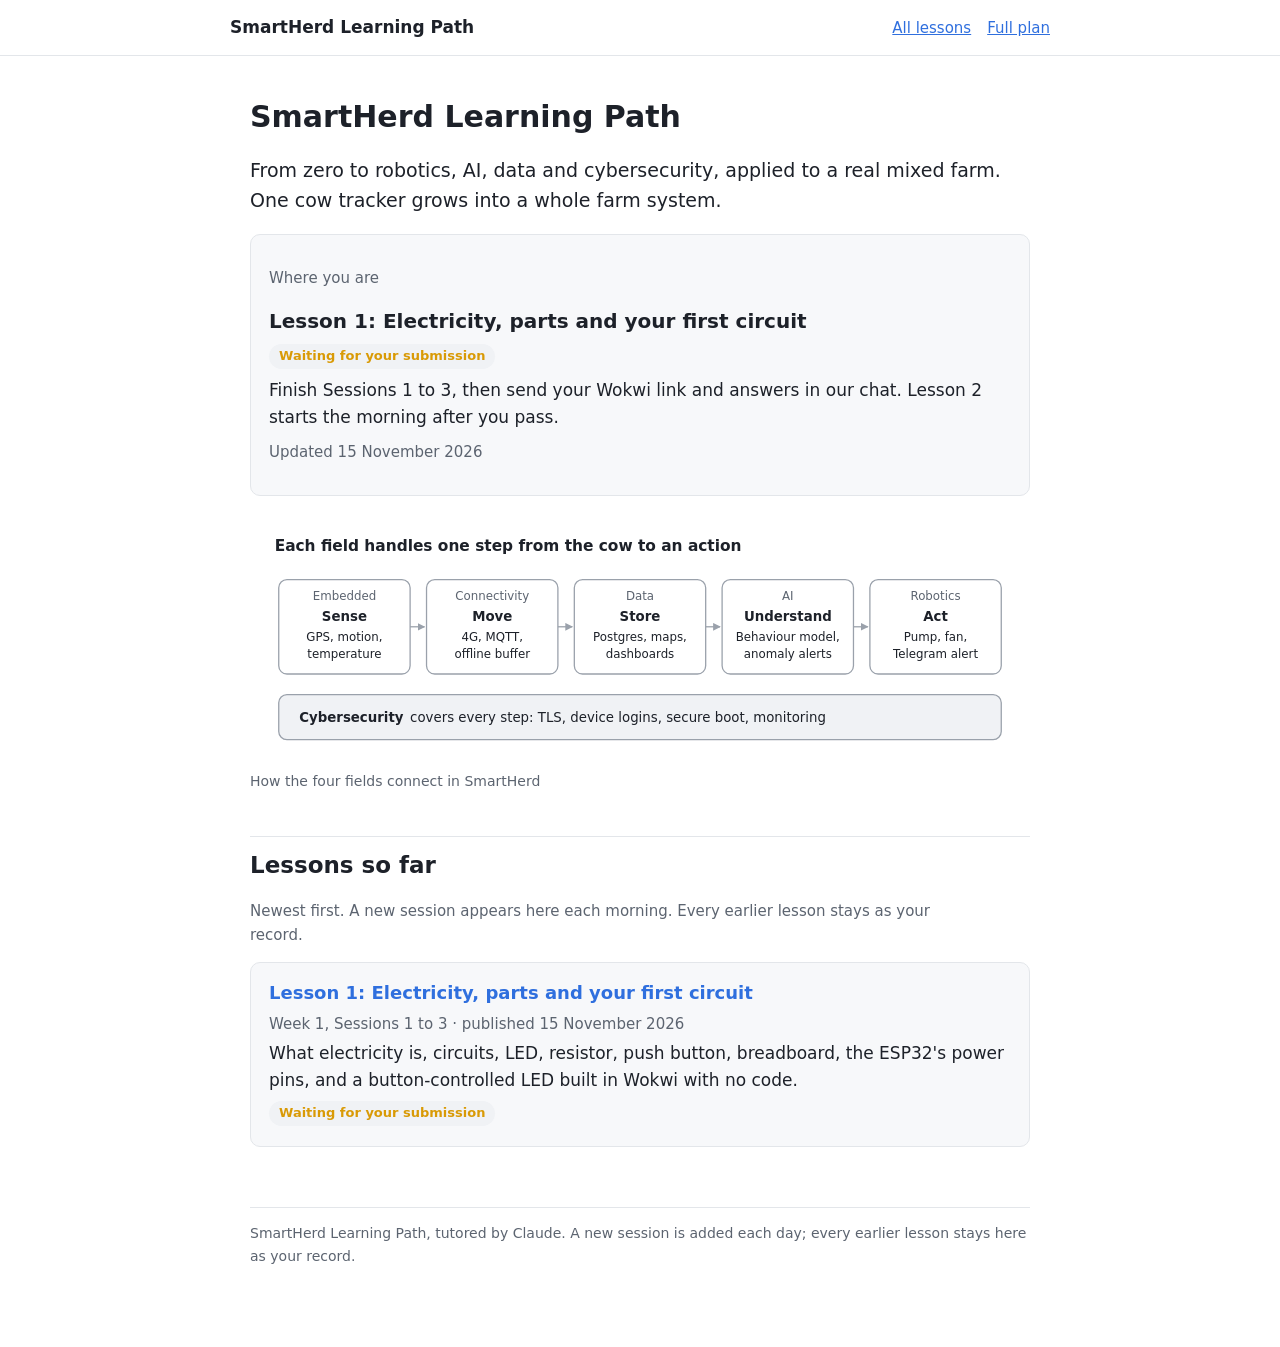
==== index.html @ 09792a9e "Add SmartHerd lessons site with Lesson 1 Home page with progress and the lesson record, Lesson 1 pag" ====
<!DOCTYPE html>
<html lang="en">
<head>
<meta charset="utf-8">
<meta name="viewport" content="width=device-width, initial-scale=1">
<title>SmartHerd Learning Path</title>
<link rel="stylesheet" href="assets/style.css">
</head>
<body>
<header class="site"><div class="inner">
<a class="brand" href="index.html">SmartHerd Learning Path</a>
<nav><a href="index.html">All lessons</a><a href="https://claude.ai/artifact/B8A8WRH6DSd8m3Wu7zAoVH">Full plan</a></nav>
</div></header>
<main class="wrap">

<h1>SmartHerd Learning Path</h1>
<p class="lead">From zero to robotics, AI, data and cybersecurity, applied to a real mixed farm. One cow tracker grows into a whole farm system.</p>
<div class="card" id="now"><p class="meta">Loading progress&hellip;</p></div>
<figure><svg viewBox="0 0 760 240" role="img" aria-label="Each field handles one step from the cow to an action" font-family="system-ui, -apple-system, Segoe UI, Roboto, Arial, sans-serif"><text x="24" y="32" text-anchor="start" font-size="15" font-weight="600" style="fill:var(--ink)">Each field handles one step from the cow to an action</text><defs><marker id="arr" viewBox="0 0 10 10" refX="9" refY="5" markerWidth="6" markerHeight="6" orient="auto-start-reverse"><path d="M0 0L10 5L0 10z" style="fill:var(--edge)"/></marker></defs><path d="M156 106H170" style="stroke:var(--edge)" stroke-width="1.25" marker-end="url(#arr)"/><path d="M300 106H314" style="stroke:var(--edge)" stroke-width="1.25" marker-end="url(#arr)"/><path d="M444 106H458" style="stroke:var(--edge)" stroke-width="1.25" marker-end="url(#arr)"/><path d="M588 106H602" style="stroke:var(--edge)" stroke-width="1.25" marker-end="url(#arr)"/><rect x="28" y="60" width="128" height="92" rx="8" fill="none" style="stroke:var(--edge)" stroke-width="1.25"/><text x="92" y="80" text-anchor="middle" font-size="11.5" font-weight="400" style="fill:var(--quiet)">Embedded</text><text x="92" y="100" text-anchor="middle" font-size="13" font-weight="600" style="fill:var(--ink)">Sense</text><text x="92" y="120" text-anchor="middle" font-size="11.5" font-weight="400" style="fill:var(--ink)">GPS, motion,</text><text x="92" y="136" text-anchor="middle" font-size="11.5" font-weight="400" style="fill:var(--ink)">temperature</text><rect x="172" y="60" width="128" height="92" rx="8" fill="none" style="stroke:var(--edge)" stroke-width="1.25"/><text x="236" y="80" text-anchor="middle" font-size="11.5" font-weight="400" style="fill:var(--quiet)">Connectivity</text><text x="236" y="100" text-anchor="middle" font-size="13" font-weight="600" style="fill:var(--ink)">Move</text><text x="236" y="120" text-anchor="middle" font-size="11.5" font-weight="400" style="fill:var(--ink)">4G, MQTT,</text><text x="236" y="136" text-anchor="middle" font-size="11.5" font-weight="400" style="fill:var(--ink)">offline buffer</text><rect x="316" y="60" width="128" height="92" rx="8" fill="none" style="stroke:var(--edge)" stroke-width="1.25"/><text x="380" y="80" text-anchor="middle" font-size="11.5" font-weight="400" style="fill:var(--quiet)">Data</text><text x="380" y="100" text-anchor="middle" font-size="13" font-weight="600" style="fill:var(--ink)">Store</text><text x="380" y="120" text-anchor="middle" font-size="11.5" font-weight="400" style="fill:var(--ink)">Postgres, maps,</text><text x="380" y="136" text-anchor="middle" font-size="11.5" font-weight="400" style="fill:var(--ink)">dashboards</text><rect x="460" y="60" width="128" height="92" rx="8" fill="none" style="stroke:var(--edge)" stroke-width="1.25"/><text x="524" y="80" text-anchor="middle" font-size="11.5" font-weight="400" style="fill:var(--quiet)">AI</text><text x="524" y="100" text-anchor="middle" font-size="13" font-weight="600" style="fill:var(--ink)">Understand</text><text x="524" y="120" text-anchor="middle" font-size="11.5" font-weight="400" style="fill:var(--ink)">Behaviour model,</text><text x="524" y="136" text-anchor="middle" font-size="11.5" font-weight="400" style="fill:var(--ink)">anomaly alerts</text><rect x="604" y="60" width="128" height="92" rx="8" fill="none" style="stroke:var(--edge)" stroke-width="1.25"/><text x="668" y="80" text-anchor="middle" font-size="11.5" font-weight="400" style="fill:var(--quiet)">Robotics</text><text x="668" y="100" text-anchor="middle" font-size="13" font-weight="600" style="fill:var(--ink)">Act</text><text x="668" y="120" text-anchor="middle" font-size="11.5" font-weight="400" style="fill:var(--ink)">Pump, fan,</text><text x="668" y="136" text-anchor="middle" font-size="11.5" font-weight="400" style="fill:var(--ink)">Telegram alert</text><rect x="28" y="172" width="704" height="44" rx="8" style="fill:var(--tint);stroke:var(--edge)" stroke-width="1.25"/><text x="48" y="199" text-anchor="start" font-size="13" font-weight="600" style="fill:var(--ink)">Cybersecurity</text><text x="156" y="199" text-anchor="start" font-size="13" font-weight="400" style="fill:var(--ink)">covers every step: TLS, device logins, secure boot, monitoring</text></svg><figcaption>How the four fields connect in SmartHerd</figcaption></figure>
<h2>Lessons so far</h2>
<p class="meta">Newest first. A new session appears here each morning. Every earlier lesson stays as your record.</p>
<div class="lesson-list" id="lessons"><noscript>Turn on JavaScript to see the lesson list.</noscript></div>
<script>
fetch('data/lessons.json', {cache: 'no-store'}).then(r => r.json()).then(d => {
  const cls = s => /pass/i.test(s) ? 'passed' : (/wait|submit|review/i.test(s) ? 'waiting' : 'new');
  const esc = s => String(s).replace(/[&<>"]/g, c => ({'&':'&amp;','<':'&lt;','>':'&gt;','"':'&quot;'}[c]));
  const now = document.getElementById('now');
  now.innerHTML = '<p class="meta">Where you are</p><p style="font-size:20px;margin:4px 0"><strong>' + esc(d.current.title) + '</strong></p>' +
    '<p style="margin:4px 0"><span class="status ' + cls(d.current.status) + '">' + esc(d.current.status) + '</span></p>' +
    '<p style="margin:8px 0 0">' + esc(d.current.next) + '</p>' +
    '<p class="meta" style="margin-top:8px">Updated ' + esc(d.updated) + '</p>';
  const list = document.getElementById('lessons');
  list.innerHTML = d.entries.slice().reverse().map(e =>
    '<div class="card"><a class="title" href="' + esc(e.file) + '">' + esc(e.title) + '</a>' +
    '<p class="meta">' + esc(e.label) + ' &middot; published ' + esc(e.published) + '</p>' +
    '<p>' + esc(e.summary) + '</p>' +
    '<p><span class="status ' + cls(e.status) + '">' + esc(e.status) + '</span></p></div>').join('');
}).catch(() => { document.getElementById('now').innerHTML = '<p>Could not load progress.</p>'; });
</script>

<footer>SmartHerd Learning Path, tutored by Claude. A new session is added each day; every earlier lesson stays here as your record.</footer>
</main>
</body>
</html>
---- assets/style.css ----
:root {
  --bg: #ffffff;
  --card: #f7f8fa;
  --ink: #1d2129;
  --quiet: #5c6470;
  --edge: #9aa1ab;
  --grid: #e3e6ea;
  --tint: #f0f2f5;
  --muted: #b9bec6;
  --accent: #2f6fde;
  --red: #d4473b;
  --warn: #d99a06;
  --good: #2e9e44;
  --tan: #d8c3a1;
  --link: #2f6fde;
  --radius: 10px;
}
@media (prefers-color-scheme: dark) {
  :root {
    --bg: #131519;
    --card: #1b1e24;
    --ink: #e7e9ed;
    --quiet: #a2a9b4;
    --edge: #6d7480;
    --grid: #2a2e36;
    --tint: #20242b;
    --muted: #4a505a;
    --accent: #5b8ff0;
    --red: #ec6a5e;
    --warn: #f0b429;
    --good: #4cc061;
    --link: #7aa7ff;
  }
}
* { box-sizing: border-box; }
html { -webkit-text-size-adjust: 100%; }
body {
  margin: 0;
  background: var(--bg);
  color: var(--ink);
  font: 17px/1.6 system-ui, -apple-system, "Segoe UI", Roboto, Arial, sans-serif;
}
a { color: var(--link); }
.wrap { max-width: 820px; margin: 0 auto; padding: 24px 20px 80px; }
header.site {
  border-bottom: 1px solid var(--grid);
  padding: 14px 20px;
}
header.site .inner { max-width: 820px; margin: 0 auto; display: flex; justify-content: space-between; align-items: center; gap: 12px; flex-wrap: wrap; }
header.site a.brand { font-weight: 700; text-decoration: none; color: var(--ink); }
header.site nav a { margin-left: 16px; font-size: 15px; }
h1 { font-size: 30px; line-height: 1.25; margin: 18px 0 8px; }
h2 { font-size: 23px; margin: 44px 0 10px; padding-top: 10px; border-top: 1px solid var(--grid); }
h3 { font-size: 19px; margin: 28px 0 6px; }
p, li { max-width: 72ch; }
.lead { font-size: 19px; color: var(--ink); }
.meta { color: var(--quiet); font-size: 15px; }
figure { margin: 22px 0; }
figure svg, figure img { width: 100%; height: auto; display: block; }
figure img { border-radius: var(--radius); border: 1px solid var(--grid); }
figcaption { color: var(--quiet); font-size: 14px; margin-top: 6px; }
table { border-collapse: collapse; width: 100%; margin: 14px 0; font-size: 15px; }
th, td { text-align: left; padding: 8px 10px; border-bottom: 1px solid var(--grid); vertical-align: top; }
th { background: var(--tint); }
.callout { background: var(--card); border: 1px solid var(--grid); border-left: 4px solid var(--accent); border-radius: var(--radius); padding: 12px 16px; margin: 18px 0; }
.callout.warn { border-left-color: var(--red); }
.callout.good { border-left-color: var(--good); }
.video { margin: 18px 0; }
.video .frame { position: relative; padding-top: 56.25%; border-radius: var(--radius); overflow: hidden; background: var(--tint); }
.video iframe { position: absolute; inset: 0; width: 100%; height: 100%; border: 0; }
.video p { margin: 6px 0 0; font-size: 15px; color: var(--quiet); }
code, .formula { font-family: ui-monospace, SFMono-Regular, Menlo, Consolas, monospace; }
.formula { display: block; text-align: center; font-size: 26px; padding: 14px; background: var(--card); border-radius: var(--radius); margin: 14px 0; }
.toc { background: var(--card); border: 1px solid var(--grid); border-radius: var(--radius); padding: 10px 18px; }
.toc ol { margin: 6px 0; }
.card { background: var(--card); border: 1px solid var(--grid); border-radius: var(--radius); padding: 16px 18px; margin: 14px 0; }
.status { display: inline-block; font-size: 13px; font-weight: 600; padding: 2px 10px; border-radius: 999px; background: var(--tint); color: var(--quiet); }
.status.waiting { color: var(--warn); }
.status.passed { color: var(--good); }
.status.new { color: var(--accent); }
.lesson-list a.title { font-weight: 600; font-size: 18px; text-decoration: none; }
.lesson-list .card p { margin: 4px 0; }
.svg-ink { fill: var(--ink); }
footer { color: var(--quiet); font-size: 14px; margin-top: 60px; border-top: 1px solid var(--grid); padding-top: 14px; }
@media (max-width: 560px) {
  body { font-size: 16px; }
  h1 { font-size: 25px; }
  h2 { font-size: 21px; }
  .formula { font-size: 21px; }
}
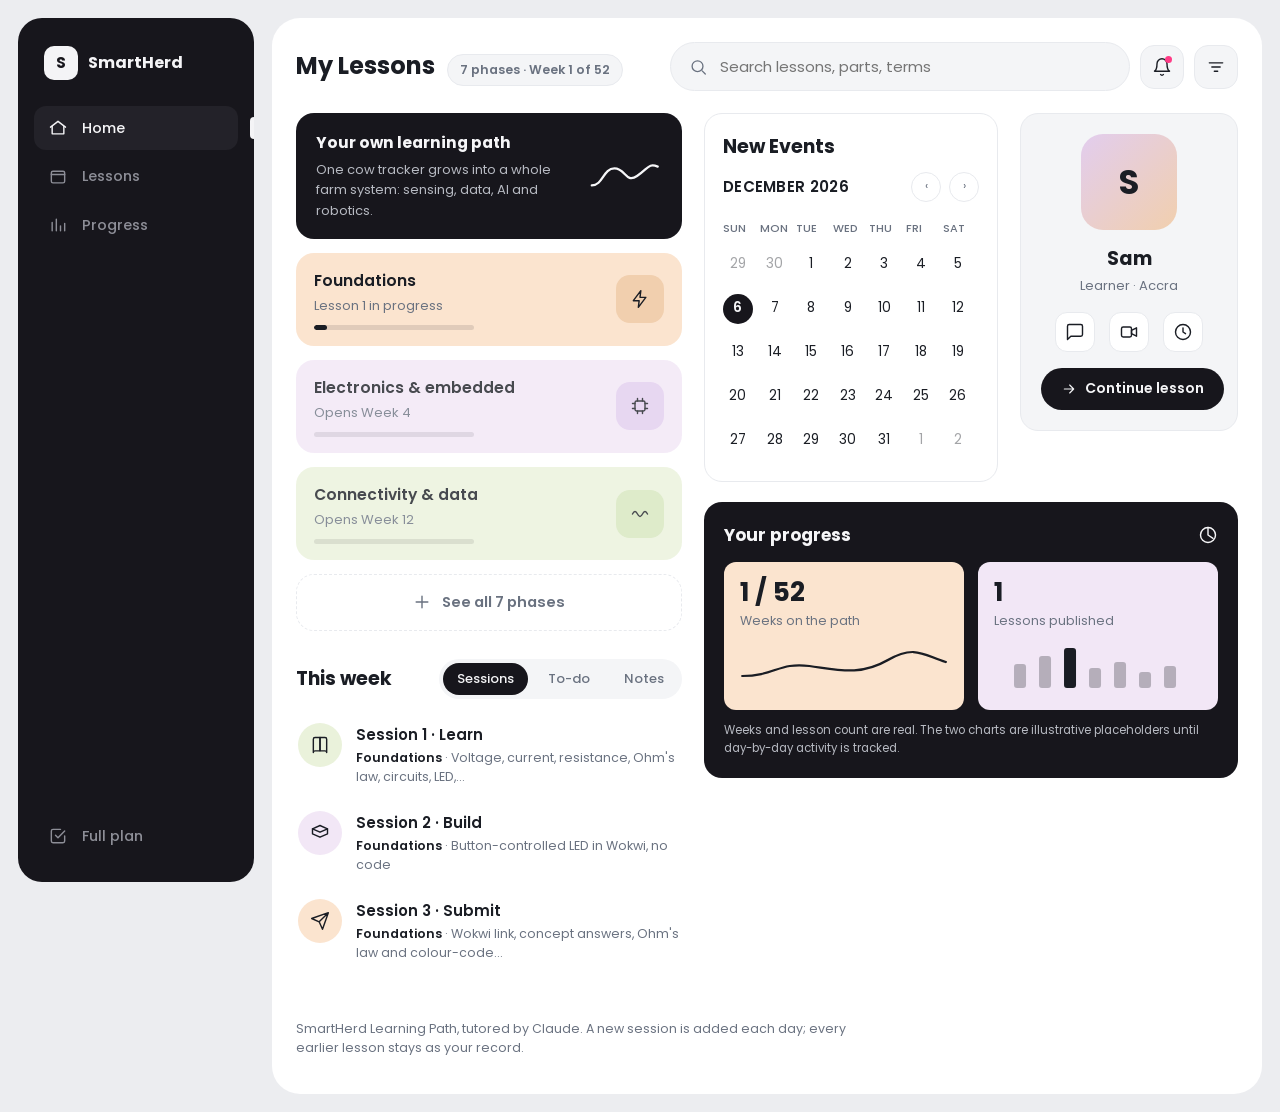
==== commit 7fec5477: "Redesign home page as a dashboard Replace the home page with a dashboard inspired by an e-learning U" ====
--- a/index.html
+++ b/index.html
@@ -4,41 +4,254 @@
 <meta charset="utf-8">
 <meta name="viewport" content="width=device-width, initial-scale=1">
 <title>SmartHerd Learning Path</title>
+<link rel="preconnect" href="https://fonts.googleapis.com">
+<link rel="preconnect" href="https://fonts.gstatic.com" crossorigin>
+<link href="https://fonts.googleapis.com/css2?family=Poppins:wght@400;500;600;700&display=swap" rel="stylesheet">
 <link rel="stylesheet" href="assets/style.css">
 </head>
 <body>
-<header class="site"><div class="inner">
-<a class="brand" href="index.html">SmartHerd Learning Path</a>
-<nav><a href="index.html">All lessons</a><a href="https://claude.ai/artifact/B8A8WRH6DSd8m3Wu7zAoVH">Full plan</a></nav>
-</div></header>
-<main class="wrap">
-
-<h1>SmartHerd Learning Path</h1>
-<p class="lead">From zero to robotics, AI, data and cybersecurity, applied to a real mixed farm. One cow tracker grows into a whole farm system.</p>
-<div class="card" id="now"><p class="meta">Loading progress&hellip;</p></div>
-<figure><svg viewBox="0 0 760 240" role="img" aria-label="Each field handles one step from the cow to an action" font-family="system-ui, -apple-system, Segoe UI, Roboto, Arial, sans-serif"><text x="24" y="32" text-anchor="start" font-size="15" font-weight="600" style="fill:var(--ink)">Each field handles one step from the cow to an action</text><defs><marker id="arr" viewBox="0 0 10 10" refX="9" refY="5" markerWidth="6" markerHeight="6" orient="auto-start-reverse"><path d="M0 0L10 5L0 10z" style="fill:var(--edge)"/></marker></defs><path d="M156 106H170" style="stroke:var(--edge)" stroke-width="1.25" marker-end="url(#arr)"/><path d="M300 106H314" style="stroke:var(--edge)" stroke-width="1.25" marker-end="url(#arr)"/><path d="M444 106H458" style="stroke:var(--edge)" stroke-width="1.25" marker-end="url(#arr)"/><path d="M588 106H602" style="stroke:var(--edge)" stroke-width="1.25" marker-end="url(#arr)"/><rect x="28" y="60" width="128" height="92" rx="8" fill="none" style="stroke:var(--edge)" stroke-width="1.25"/><text x="92" y="80" text-anchor="middle" font-size="11.5" font-weight="400" style="fill:var(--quiet)">Embedded</text><text x="92" y="100" text-anchor="middle" font-size="13" font-weight="600" style="fill:var(--ink)">Sense</text><text x="92" y="120" text-anchor="middle" font-size="11.5" font-weight="400" style="fill:var(--ink)">GPS, motion,</text><text x="92" y="136" text-anchor="middle" font-size="11.5" font-weight="400" style="fill:var(--ink)">temperature</text><rect x="172" y="60" width="128" height="92" rx="8" fill="none" style="stroke:var(--edge)" stroke-width="1.25"/><text x="236" y="80" text-anchor="middle" font-size="11.5" font-weight="400" style="fill:var(--quiet)">Connectivity</text><text x="236" y="100" text-anchor="middle" font-size="13" font-weight="600" style="fill:var(--ink)">Move</text><text x="236" y="120" text-anchor="middle" font-size="11.5" font-weight="400" style="fill:var(--ink)">4G, MQTT,</text><text x="236" y="136" text-anchor="middle" font-size="11.5" font-weight="400" style="fill:var(--ink)">offline buffer</text><rect x="316" y="60" width="128" height="92" rx="8" fill="none" style="stroke:var(--edge)" stroke-width="1.25"/><text x="380" y="80" text-anchor="middle" font-size="11.5" font-weight="400" style="fill:var(--quiet)">Data</text><text x="380" y="100" text-anchor="middle" font-size="13" font-weight="600" style="fill:var(--ink)">Store</text><text x="380" y="120" text-anchor="middle" font-size="11.5" font-weight="400" style="fill:var(--ink)">Postgres, maps,</text><text x="380" y="136" text-anchor="middle" font-size="11.5" font-weight="400" style="fill:var(--ink)">dashboards</text><rect x="460" y="60" width="128" height="92" rx="8" fill="none" style="stroke:var(--edge)" stroke-width="1.25"/><text x="524" y="80" text-anchor="middle" font-size="11.5" font-weight="400" style="fill:var(--quiet)">AI</text><text x="524" y="100" text-anchor="middle" font-size="13" font-weight="600" style="fill:var(--ink)">Understand</text><text x="524" y="120" text-anchor="middle" font-size="11.5" font-weight="400" style="fill:var(--ink)">Behaviour model,</text><text x="524" y="136" text-anchor="middle" font-size="11.5" font-weight="400" style="fill:var(--ink)">anomaly alerts</text><rect x="604" y="60" width="128" height="92" rx="8" fill="none" style="stroke:var(--edge)" stroke-width="1.25"/><text x="668" y="80" text-anchor="middle" font-size="11.5" font-weight="400" style="fill:var(--quiet)">Robotics</text><text x="668" y="100" text-anchor="middle" font-size="13" font-weight="600" style="fill:var(--ink)">Act</text><text x="668" y="120" text-anchor="middle" font-size="11.5" font-weight="400" style="fill:var(--ink)">Pump, fan,</text><text x="668" y="136" text-anchor="middle" font-size="11.5" font-weight="400" style="fill:var(--ink)">Telegram alert</text><rect x="28" y="172" width="704" height="44" rx="8" style="fill:var(--tint);stroke:var(--edge)" stroke-width="1.25"/><text x="48" y="199" text-anchor="start" font-size="13" font-weight="600" style="fill:var(--ink)">Cybersecurity</text><text x="156" y="199" text-anchor="start" font-size="13" font-weight="400" style="fill:var(--ink)">covers every step: TLS, device logins, secure boot, monitoring</text></svg><figcaption>How the four fields connect in SmartHerd</figcaption></figure>
-<h2>Lessons so far</h2>
-<p class="meta">Newest first. A new session appears here each morning. Every earlier lesson stays as your record.</p>
-<div class="lesson-list" id="lessons"><noscript>Turn on JavaScript to see the lesson list.</noscript></div>
+<div class="appwrap">
+<div class="app">
+
+  <h1 class="vh">SmartHerd Learning Path</h1>
+
+  <!-- ===== sidebar ===== -->
+  <aside class="sidebar">
+    <div class="logo"><span class="mark">S</span><b>SmartHerd</b></div>
+    <nav class="nav">
+      <a class="active" href="index.html"><svg class="icn" viewBox="0 0 24 24"><path d="M3 11l9-7 9 7"/><path d="M5 10v9h14v-9"/></svg> Home</a>
+      <a href="index.html"><svg class="icn" viewBox="0 0 24 24"><path d="M4 7a2 2 0 0 1 2-2h12a2 2 0 0 1 2 2v10a2 2 0 0 1-2 2H6a2 2 0 0 1-2-2z"/><path d="M4 9h16"/></svg> Lessons</a>
+      <a href="index.html"><svg class="icn" viewBox="0 0 24 24"><path d="M5 19V9M10 19V5M15 19v-6M20 19v-9"/></svg> Progress</a>
+    </nav>
+    <div class="nav-bottom">
+      <a href="https://claude.ai/artifact/B8A8WRH6DSd8m3Wu7zAoVH"><svg class="icn" viewBox="0 0 24 24"><path d="M9 11l3 3 8-8"/><path d="M20 12v6a2 2 0 0 1-2 2H6a2 2 0 0 1-2-2V6a2 2 0 0 1 2-2h9"/></svg> Full plan</a>
+    </div>
+  </aside>
+
+  <!-- ===== content ===== -->
+  <main class="content">
+
+    <div class="topbar">
+      <div class="sec-row"><h2 class="sec">My Lessons</h2><span class="chip" id="enrollChip">&nbsp;</span></div>
+      <div class="topbar-right">
+        <div class="search"><svg class="icn" viewBox="0 0 24 24"><circle cx="11" cy="11" r="7"/><path d="M21 21l-4-4"/></svg>
+          <input placeholder="Search lessons, parts, terms" aria-label="Search"></div>
+        <div class="icons">
+          <button class="iconbtn" aria-label="Notifications"><span class="dot"></span><svg class="icn" viewBox="0 0 24 24"><path d="M18 8a6 6 0 0 0-12 0c0 7-3 9-3 9h18s-3-2-3-9"/><path d="M13.7 21a2 2 0 0 1-3.4 0"/></svg></button>
+          <button class="iconbtn" aria-label="Filter"><svg class="icn" viewBox="0 0 24 24"><path d="M4 7h16M7 12h10M10 17h4"/></svg></button>
+        </div>
+      </div>
+    </div>
+
+    <div class="dash-top">
+
+      <!-- left column -->
+      <section class="area-main">
+
+        <div class="banner">
+          <div><b>Your own learning path</b><p>One cow tracker grows into a whole farm system: sensing, data, AI and robotics.</p></div>
+          <svg width="78" height="44" viewBox="0 0 78 44"><path d="M4 32 C16 32 16 14 28 14 S40 30 52 22 64 8 74 12" fill="none" stroke="var(--hero-ink)" stroke-width="2.4" stroke-linecap="round"/></svg>
+        </div>
+
+        <div id="tracks"></div>
+
+        <div class="block-head">
+          <h3>This week</h3>
+          <div class="tabs"><button class="on">Sessions</button><button>To-do</button><button>Notes</button></div>
+        </div>
+        <div id="thisweek"></div>
+      </section>
+
+      <!-- right column -->
+      <div class="right">
+        <div class="right-mid">
+          <section class="area-cal">
+            <div class="panel">
+              <div class="ph">New Events</div>
+              <div class="cal-head"><span class="m" id="calMonth">&nbsp;</span>
+                <div class="pager"><span>&#8249;</span><span>&#8250;</span></div></div>
+              <table class="cal"><thead><tr><th>SUN</th><th>MON</th><th>TUE</th><th>WED</th><th>THU</th><th>FRI</th><th>SAT</th></tr></thead>
+                <tbody id="calBody"></tbody></table>
+            </div>
+          </section>
+
+          <section class="area-prof">
+            <div class="profile">
+              <div class="photo">S</div>
+              <div class="nm">Sam</div>
+              <div class="ro">Learner &middot; Accra</div>
+              <div class="acts">
+                <span><svg class="icn" viewBox="0 0 24 24"><path d="M21 15a2 2 0 0 1-2 2H7l-4 4V5a2 2 0 0 1 2-2h14a2 2 0 0 1 2 2z"/></svg></span>
+                <span><svg class="icn" viewBox="0 0 24 24"><rect x="3" y="6" width="12" height="12" rx="2"/><path d="M15 10l6-3v10l-6-3z"/></svg></span>
+                <span><svg class="icn" viewBox="0 0 24 24"><circle cx="12" cy="12" r="9"/><path d="M12 7v5l3 2"/></svg></span>
+              </div>
+              <a class="connect" id="continueBtn" href="index.html"><svg class="icn" viewBox="0 0 24 24" style="width:16px;height:16px"><path d="M5 12h14M13 6l6 6-6 6"/></svg> Continue lesson</a>
+            </div>
+          </section>
+        </div>
+
+        <section class="area-succ">
+          <div class="success">
+            <div class="s-head"><b>Your progress</b>
+              <svg class="icn" viewBox="0 0 24 24" style="color:var(--hero-ink)"><path d="M12 3v9l6 4"/><circle cx="12" cy="12" r="9"/></svg></div>
+            <div class="s-grid">
+              <div class="s-panel peach">
+                <div class="big" id="prog1">&nbsp;</div><div class="lab">Weeks on the path</div>
+                <svg class="chart" width="100%" height="46" viewBox="0 0 180 46" preserveAspectRatio="none">
+                  <path d="M2 34 C30 34 34 20 60 24 S104 34 128 18 160 14 178 20" fill="none" stroke="var(--ink)" stroke-width="2.2" stroke-linecap="round"/></svg>
+              </div>
+              <div class="s-panel lilac">
+                <div class="big" id="prog2">&nbsp;</div><div class="lab">Lessons published</div>
+                <svg class="chart" width="100%" height="46" viewBox="0 0 180 46">
+                  <g fill="var(--ink)" opacity="0.28">
+                    <rect x="6" y="22" width="12" height="24" rx="3"/><rect x="31" y="14" width="12" height="32" rx="3"/>
+                    <rect x="81" y="26" width="12" height="20" rx="3"/><rect x="106" y="20" width="12" height="26" rx="3"/>
+                    <rect x="131" y="30" width="12" height="16" rx="3"/><rect x="156" y="24" width="12" height="22" rx="3"/></g>
+                  <rect x="56" y="6" width="12" height="40" rx="3" fill="var(--ink)"/>
+                </svg>
+              </div>
+            </div>
+            <p class="s-note">Weeks and lesson count are real. The two charts are illustrative placeholders until day-by-day activity is tracked.</p>
+          </div>
+        </section>
+      </div>
+
+    </div>
+
+    <noscript><p class="dash-foot">Turn on JavaScript to see your lessons and progress.</p></noscript>
+    <p class="dash-foot">SmartHerd Learning Path, tutored by Claude. A new session is added each day; every earlier lesson stays as your record.</p>
+
+  </main>
+</div>
+</div>
+
 <script>
-fetch('data/lessons.json', {cache: 'no-store'}).then(r => r.json()).then(d => {
-  const cls = s => /pass/i.test(s) ? 'passed' : (/wait|submit|review/i.test(s) ? 'waiting' : 'new');
-  const esc = s => String(s).replace(/[&<>"]/g, c => ({'&':'&amp;','<':'&lt;','>':'&gt;','"':'&quot;'}[c]));
-  const now = document.getElementById('now');
-  now.innerHTML = '<p class="meta">Where you are</p><p style="font-size:20px;margin:4px 0"><strong>' + esc(d.current.title) + '</strong></p>' +
-    '<p style="margin:4px 0"><span class="status ' + cls(d.current.status) + '">' + esc(d.current.status) + '</span></p>' +
-    '<p style="margin:8px 0 0">' + esc(d.current.next) + '</p>' +
-    '<p class="meta" style="margin-top:8px">Updated ' + esc(d.updated) + '</p>';
-  const list = document.getElementById('lessons');
-  list.innerHTML = d.entries.slice().reverse().map(e =>
-    '<div class="card"><a class="title" href="' + esc(e.file) + '">' + esc(e.title) + '</a>' +
-    '<p class="meta">' + esc(e.label) + ' &middot; published ' + esc(e.published) + '</p>' +
-    '<p>' + esc(e.summary) + '</p>' +
-    '<p><span class="status ' + cls(e.status) + '">' + esc(e.status) + '</span></p></div>').join('');
-}).catch(() => { document.getElementById('now').innerHTML = '<p>Could not load progress.</p>'; });
+(function(){
+  var FULL_PLAN="https://claude.ai/artifact/B8A8WRH6DSd8m3Wu7zAoVH";
+  var MONTHS=["January","February","March","April","May","June","July","August","September","October","November","December"];
+  var G={
+    bolt:'<svg class="icn" viewBox="0 0 24 24"><path d="M13 2 4 14h7l-1 8 9-12h-7z"/></svg>',
+    chip:'<svg class="icn" viewBox="0 0 24 24"><rect x="6" y="6" width="12" height="12" rx="2"/><path d="M9 3v3M15 3v3M9 18v3M15 18v3M3 9h3M3 15h3M18 9h3M18 15h3"/></svg>',
+    wave:'<svg class="icn" viewBox="0 0 24 24"><path d="M3 12c2-4 4-4 6 0s4 4 6 0 4-4 6 0"/></svg>',
+    shield:'<svg class="icn" viewBox="0 0 24 24"><path d="M12 3l7 3v6c0 4-3 7-7 9-4-2-7-5-7-9V6z"/></svg>',
+    battery:'<svg class="icn" viewBox="0 0 24 24"><rect x="3" y="8" width="16" height="8" rx="2"/><path d="M21 11v2"/><path d="M8 12h4"/></svg>',
+    brain:'<svg class="icn" viewBox="0 0 24 24"><path d="M9 4a3 3 0 0 0-3 3 3 3 0 0 0-1 5 3 3 0 0 0 2 4 3 3 0 0 0 5 1V4z"/><path d="M15 4a3 3 0 0 1 3 3 3 3 0 0 1 1 5 3 3 0 0 1-2 4 3 3 0 0 1-5 1"/></svg>',
+    gear:'<svg class="icn" viewBox="0 0 24 24"><circle cx="12" cy="12" r="3.2"/><path d="M12 3v3M12 18v3M3 12h3M18 12h3M5.6 5.6l2 2M16.4 16.4l2 2M18.4 5.6l-2 2M7.6 16.4l-2 2"/></svg>',
+    plus:'<svg class="icn" viewBox="0 0 24 24"><path d="M12 5v14M5 12h14"/></svg>',
+    learn:'<svg class="icn" viewBox="0 0 24 24"><path d="M4 5a2 2 0 0 1 2-2h6v16H6a2 2 0 0 0-2 2z"/><path d="M20 5a2 2 0 0 0-2-2h-6v16h6a2 2 0 0 1 2 2z"/></svg>',
+    build:'<svg class="icn" viewBox="0 0 24 24"><path d="M3 7l9-4 9 4-9 4-9-4z"/><path d="M3 7v6l9 4 9-4V7"/></svg>',
+    submit:'<svg class="icn" viewBox="0 0 24 24"><path d="M22 2 11 13M22 2l-7 20-4-9-9-4z"/></svg>'
+  };
+  var PHASE_GLYPH=[G.bolt,G.chip,G.wave,G.shield,G.battery,G.brain,G.gear];
+  var TINTS=["peach","lilac","sage"];
+
+  function esc(s){return String(s==null?"":s).replace(/[&<>"]/g,function(c){return{'&':'&amp;','<':'&lt;','>':'&gt;','"':'&quot;'}[c];});}
+  function clip(s,n){s=String(s||"");return s.length>n?s.slice(0,n-1).replace(/\s\S*$/,"")+"…":s;}
+  function cls(s){return /pass/i.test(s)?'passed':(/wait|submit|review/i.test(s)?'waiting':'new');}
+  function weekNum(s){var m=String(s).match(/Lesson\s+(\d+)/i);return m?parseInt(m[1],10):(parseInt(s,10)||1);}
+  function shortPhase(p){return String(p).replace(/^\d+\s*/,"").replace(/\band\b/i,"&");}
+
+  function buildPhases(weeks){
+    var out=[],by={};
+    weeks.forEach(function(w){
+      if(!/^\d/.test(w.phase)) return;            // skip Buffer and Review
+      if(!by[w.phase]){ by[w.phase]={name:w.phase, weeks:[]}; out.push(by[w.phase]); }
+      by[w.phase].weeks.push(w);
+    });
+    out.forEach(function(p){
+      p.first=p.weeks[0].week; p.last=p.weeks[p.weeks.length-1].week; p.count=p.weeks.length;
+    });
+    return out;
+  }
+
+  function render(lessons, syl){
+    var weeks=(syl&&syl.weeks)||[];
+    var cur=weekNum((lessons.current&&lessons.current.title)||"Lesson 1");
+    var entries=lessons.entries||[];
+    var curEntry=entries.filter(function(e){return weekNum(e.title)===cur;})[0] || entries[entries.length-1];
+    var curFile=curEntry?curEntry.file:"index.html";
+
+    // ---- enrolled phases (tracks) ----
+    var phases=buildPhases(weeks);
+    var active=-1;
+    phases.forEach(function(p,i){ if(cur>=p.first && cur<=p.last) active=i; });
+    if(active<0) active=0;
+    var start=Math.min(active, Math.max(0, phases.length-3));
+    var show=phases.slice(start, start+3);
+    var tHtml=show.map(function(p,i){
+      var idx=start+i, isActive=(idx===active), done=p.last<cur;
+      var sub = isActive ? ("Lesson "+cur+" in progress") : (done ? "Completed" : ("Opens Week "+p.first));
+      var doneWeeks=p.weeks.filter(function(w){return w.week<cur;}).length;
+      var pct=Math.round(doneWeeks/p.count*100); if(isActive) pct=Math.max(pct,8); if(done) pct=100;
+      var href = (isActive||done) ? curFile : FULL_PLAN;
+      return '<a class="track '+TINTS[i%3]+(isActive?'':' locked')+'" href="'+esc(href)+'">'+
+        '<div><div class="t-name">'+esc(shortPhase(p.name))+'</div><div class="t-sub">'+esc(sub)+'</div>'+
+        '<div class="t-bar"><i style="width:'+pct+'%"></i></div></div>'+
+        '<span class="tile">'+(PHASE_GLYPH[idx]||G.gear)+'</span></a>';
+    }).join('');
+    tHtml+='<a class="track enroll" href="'+FULL_PLAN+'">'+G.plus+' See all '+phases.length+' phases</a>';
+    document.getElementById('tracks').innerHTML=tHtml;
+    document.getElementById('enrollChip').textContent=phases.length+" phases · Week "+cur+" of 52";
+
+    // ---- this week (sessions from the syllabus week) ----
+    var wk=weeks.filter(function(w){return w.week===cur;})[0];
+    var tw="";
+    if(wk){
+      var rows=[
+        {c:"g", g:G.learn,  t:"Session 1 · Learn",  m:wk.learn},
+        {c:"l", g:G.build,  t:"Session 2 · Build",  m:wk.build},
+        {c:"p", g:G.submit, t:"Session 3 · Submit", m:wk.submit}
+      ];
+      tw=rows.map(function(r){
+        return '<a class="task '+r.c+'" href="'+esc(curFile)+'" style="text-decoration:none;color:inherit">'+
+          '<span class="av">'+r.g+'</span>'+
+          '<div><div class="t-title">'+esc(r.t)+'</div><div class="t-meta"><b>'+esc(shortPhase(wk.phase))+'</b> · '+esc(clip(r.m,58))+'</div></div></a>';
+      }).join('');
+    }
+    document.getElementById('thisweek').innerHTML=tw;
+
+    // ---- progress + continue ----
+    document.getElementById('prog1').textContent=cur+" / 52";
+    document.getElementById('prog2').textContent=entries.length;
+    document.getElementById('continueBtn').setAttribute('href', curFile);
+
+    // ---- calendar (real current month) ----
+    renderCalendar(entries);
+  }
+
+  function renderCalendar(entries){
+    var now=new Date(), y=now.getFullYear(), m=now.getMonth(), today=now.getDate();
+    document.getElementById('calMonth').textContent=(MONTHS[m]+" "+y).toUpperCase();
+    // days in this month that a lesson was published
+    var pubDays={};
+    (entries||[]).forEach(function(e){
+      var mm=String(e.published||"").match(/(\d{1,2})\s+([A-Za-z]+)\s+(\d{4})/);
+      if(mm && MONTHS[m].toLowerCase()===mm[2].toLowerCase() && String(y)===mm[3]) pubDays[parseInt(mm[1],10)]=true;
+    });
+    var first=new Date(y,m,1).getDay(), days=new Date(y,m+1,0).getDate(), prev=new Date(y,m,0).getDate();
+    var cells=[]; for(var i=0;i<first;i++) cells.push({n:prev-first+1+i,mut:true});
+    for(var d=1;d<=days;d++) cells.push({n:d,mut:false});
+    var t=1; while(cells.length%7!==0) cells.push({n:t++,mut:true});
+    var html="";
+    for(var r=0;r<cells.length/7;r++){ html+="<tr>";
+      for(var c=0;c<7;c++){ var cell=cells[r*7+c], k=[];
+        if(cell.mut) k.push("mut");
+        if(!cell.mut && cell.n===today) k.push("today");
+        if(!cell.mut && pubDays[cell.n]) k.push("ring");
+        html+='<td class="'+k.join(' ')+'"><span class="day">'+cell.n+'</span></td>';
+      } html+="</tr>"; }
+    document.getElementById('calBody').innerHTML=html;
+
+    var tabs=document.querySelectorAll('.tabs button');
+    tabs.forEach(function(b){ b.addEventListener('click',function(){ tabs.forEach(function(x){x.classList.remove('on');}); b.classList.add('on'); }); });
+  }
+
+  Promise.all([
+    fetch('data/lessons.json',{cache:'no-store'}).then(function(r){return r.json();}),
+    fetch('data/syllabus.json',{cache:'no-store'}).then(function(r){return r.json();})
+  ]).then(function(res){ render(res[0], res[1]); })
+    .catch(function(){ var tw=document.getElementById('thisweek'); if(tw) tw.innerHTML='<p class="t-meta" style="color:var(--quiet)">Could not load your data. Please refresh.</p>'; });
+})();
 </script>
-
-<footer>SmartHerd Learning Path, tutored by Claude. A new session is added each day; every earlier lesson stays here as your record.</footer>
-</main>
 </body>
 </html>
--- a/assets/style.css
+++ b/assets/style.css
@@ -88,3 +88,162 @@
   h2 { font-size: 21px; }
   .formula { font-size: 21px; }
 }
+
+/* ===================== Dashboard home (index.html only) =====================
+   All variables and components are scoped under .app, so lesson pages that do
+   not use .app keep the original look. Uses Poppins (loaded in index.html). */
+.appwrap {
+  --page:#ECEDF0; --panel:#ffffff; --soft:#f4f5f7;
+  --ink:#1a1d24; --quiet:#6a7280; --edge:#e8eaee;
+  --side:#17161c; --side-ink:#f4f4f6; --side-quiet:#8d8e97; --side-active:#232229;
+  --hero:#17161c; --hero-ink:#f6f6f8; --hero-quiet:#b7bac2; --accent:#ff3b86;
+  --t-peach:#fbe4cf; --ti-peach:#f1cfae; --t-lilac:#f2e7f6; --ti-lilac:#e2cdee;
+  --t-sage:#eaf2db; --ti-sage:#d6e6bd;
+  --radius:24px; --radius-md:18px; --radius-sm:12px;
+  font-family:"Poppins", system-ui,-apple-system,"Segoe UI",Roboto,Arial,sans-serif;
+  font-size:15px; line-height:1.55; color:var(--ink);
+  background:var(--page); min-height:100vh;
+}
+@media (prefers-color-scheme: dark){ :root:not([data-theme="light"]) .appwrap {
+  --page:#0b0d10; --panel:#15181e; --soft:#1b1f26;
+  --ink:#e7e9ed; --quiet:#9aa1ac; --edge:#242832;
+  --side:#101217; --side-ink:#eef0f3; --side-quiet:#7f8894; --side-active:#1d212a;
+  --hero:#1e222a; --hero-ink:#f3f4f6; --hero-quiet:#aab0ba; --accent:#ff5c9a;
+  --t-peach:#2b2420; --ti-peach:#3d3127; --t-lilac:#272231; --ti-lilac:#372d44;
+  --t-sage:#222a1e; --ti-sage:#303b27;
+}}
+:root[data-theme="dark"] .appwrap {
+  --page:#0b0d10; --panel:#15181e; --soft:#1b1f26;
+  --ink:#e7e9ed; --quiet:#9aa1ac; --edge:#242832;
+  --side:#101217; --side-ink:#eef0f3; --side-quiet:#7f8894; --side-active:#1d212a;
+  --hero:#1e222a; --hero-ink:#f3f4f6; --hero-quiet:#aab0ba; --accent:#ff5c9a;
+  --t-peach:#2b2420; --ti-peach:#3d3127; --t-lilac:#272231; --ti-lilac:#372d44;
+  --t-sage:#222a1e; --ti-sage:#303b27;
+}
+.app .icn { width:20px; height:20px; stroke:currentColor; fill:none; stroke-width:1.7; stroke-linecap:round; stroke-linejoin:round; }
+.app h1, .app h2, .app h3 { border:0; padding:0; }
+.vh { position:absolute; width:1px; height:1px; padding:0; margin:-1px; overflow:hidden; clip:rect(0 0 0 0); white-space:nowrap; border:0; }
+
+.app { max-width:1360px; margin:0 auto; padding:18px; display:grid; grid-template-columns:236px 1fr; gap:18px; align-items:start; }
+
+.app .sidebar { background:var(--side); color:var(--side-ink); border-radius:var(--radius); padding:24px 16px; position:sticky; top:18px; display:flex; flex-direction:column; min-height:calc(100vh - 36px); }
+.app .logo { display:flex; align-items:center; gap:10px; padding:4px 10px 26px; }
+.app .logo .mark { width:34px; height:34px; border-radius:10px; background:var(--side-ink); color:var(--side); display:flex; align-items:center; justify-content:center; font-weight:700; }
+.app .logo b { font-size:16px; color:var(--side-ink); }
+.app .nav { display:flex; flex-direction:column; gap:4px; }
+.app .nav a, .app .nav-bottom a { display:flex; align-items:center; gap:14px; color:var(--side-quiet); text-decoration:none; padding:11px 14px; border-radius:12px; font-weight:500; font-size:14.5px; position:relative; }
+.app .nav a:hover, .app .nav-bottom a:hover { color:var(--side-ink); }
+.app .nav a.active { background:var(--side-active); color:var(--side-ink); }
+.app .nav a.active::after { content:""; position:absolute; right:-16px; top:50%; transform:translateY(-50%); width:4px; height:22px; border-radius:4px 0 0 4px; background:var(--side-ink); }
+.app .nav-bottom { margin-top:auto; display:flex; flex-direction:column; gap:4px; padding-top:18px; }
+
+.app .content { background:var(--panel); border-radius:28px; padding:24px; display:flex; flex-direction:column; gap:22px; }
+.app .dash-top { display:grid; grid-template-columns:1.12fr 1.55fr; gap:22px; align-items:start; }
+.app .area-main { min-width:0; }
+.app .right { display:grid; gap:20px; min-width:0; align-content:start; }
+.app .topbar { display:flex; align-items:center; justify-content:space-between; gap:16px 20px; flex-wrap:wrap; }
+.app .topbar .sec-row { margin:0; flex:0 0 auto; }
+.app .topbar-right { display:flex; align-items:center; gap:10px; flex:1 1 320px; min-width:220px; justify-content:flex-end; }
+.app .topbar-right .search { flex:1 1 auto; max-width:460px; }
+.app .icons { display:flex; gap:10px; flex:0 0 auto; }
+.app .right-mid { display:grid; grid-template-columns:1.15fr 0.85fr; gap:22px; align-items:start; }
+.app .area-cal, .app .area-prof, .app .area-succ, .app .area-lessons { min-width:0; }
+
+.app .search { flex:1; display:flex; align-items:center; gap:10px; background:var(--soft); border:1px solid var(--edge); border-radius:999px; padding:11px 18px; color:var(--quiet); }
+.app .search input { border:0; background:transparent; outline:none; color:var(--ink); font:inherit; width:100%; }
+.app .iconbtn { width:44px; height:44px; border-radius:14px; background:var(--soft); border:1px solid var(--edge); color:var(--ink); display:flex; align-items:center; justify-content:center; cursor:pointer; position:relative; }
+.app .iconbtn .dot { position:absolute; top:10px; right:11px; width:7px; height:7px; border-radius:50%; background:var(--accent); }
+
+.app h2.sec { font-size:24px; font-weight:700; margin:0; }
+.app .sec-row { display:flex; align-items:baseline; justify-content:space-between; gap:12px; margin:2px 0 16px; }
+.app .chip { flex:0 0 auto; font-size:12.5px; font-weight:600; color:var(--quiet); background:var(--soft); border:1px solid var(--edge); border-radius:999px; padding:5px 12px; }
+
+.app .banner { background:var(--hero); color:var(--hero-ink); border-radius:var(--radius-md); padding:18px 20px; display:flex; align-items:center; justify-content:space-between; gap:16px; }
+.app .banner b { font-size:15.5px; }
+.app .banner p { margin:5px 0 0; color:var(--hero-quiet); font-size:13px; max-width:34ch; }
+
+.app .track { display:flex; align-items:center; justify-content:space-between; gap:14px; background:var(--tint); border-radius:var(--radius-md); padding:16px 18px; margin-top:14px; text-decoration:none; color:var(--ink); transition:transform .12s ease; }
+.app .track:hover { transform:translateY(-2px); }
+.app .track.peach { --tint:var(--t-peach); --tile:var(--ti-peach); }
+.app .track.lilac { --tint:var(--t-lilac); --tile:var(--ti-lilac); }
+.app .track.sage  { --tint:var(--t-sage);  --tile:var(--ti-sage); }
+.app .track.locked { opacity:.8; }
+.app .track .t-name { font-weight:600; font-size:15.5px; }
+.app .track .t-sub { color:var(--quiet); font-size:13px; margin-top:3px; }
+.app .track .t-bar { height:5px; width:160px; max-width:40vw; border-radius:999px; background:color-mix(in srgb,var(--ink) 12%, transparent); margin-top:9px; overflow:hidden; }
+.app .track .t-bar i { display:block; height:100%; border-radius:999px; background:var(--ink); }
+.app .track .tile { flex:0 0 auto; width:48px; height:48px; border-radius:14px; background:var(--tile); color:var(--ink); display:flex; align-items:center; justify-content:center; }
+.app .track.enroll { background:transparent; border:1.6px dashed var(--edge); color:var(--quiet); justify-content:center; gap:10px; font-weight:600; font-size:14.5px; }
+.app .track.enroll:hover { color:var(--ink); border-color:var(--ink); transform:none; }
+
+.app .block-head { display:flex; align-items:center; justify-content:space-between; margin:28px 0 12px; gap:12px; }
+.app .block-head h3 { font-size:19px; font-weight:700; margin:0; white-space:nowrap; }
+.app .tabs { display:flex; gap:6px; background:var(--soft); border-radius:999px; padding:4px; }
+.app .tabs button { border:0; background:transparent; color:var(--quiet); font:inherit; font-size:13px; font-weight:500; padding:6px 14px; border-radius:999px; cursor:pointer; }
+.app .tabs button.on { background:var(--side); color:var(--side-ink); }
+.app .task { display:flex; align-items:flex-start; gap:14px; padding:12px 2px; }
+.app .task .av { flex:0 0 auto; width:44px; height:44px; border-radius:50%; background:var(--tile,var(--soft)); color:var(--ink); display:flex; align-items:center; justify-content:center; }
+.app .task.g { --tile:var(--t-sage); } .app .task.l { --tile:var(--t-lilac); } .app .task.p { --tile:var(--t-peach); }
+.app .task .t-title { font-weight:600; font-size:15px; }
+.app .task .t-meta { color:var(--quiet); font-size:12.5px; margin-top:2px; }
+.app .task .t-meta b { color:var(--ink); font-weight:600; }
+
+.app .llist a { display:block; text-decoration:none; color:var(--ink); padding:13px 2px; border-top:1px solid var(--edge); }
+.app .llist a:first-child { border-top:0; }
+.app .llist .ll-title { font-weight:600; font-size:15px; }
+.app .llist .ll-meta { color:var(--quiet); font-size:12.5px; margin-top:2px; }
+.app .llist .ll-sum { color:var(--quiet); font-size:13px; margin-top:5px; max-width:60ch; }
+.app .ll-status { display:inline-block; margin-top:9px; font-size:12px; font-weight:600; padding:2px 10px; border-radius:999px; background:color-mix(in srgb,var(--ink) 8%, transparent); color:var(--quiet); }
+.app .ll-status.waiting { color:var(--warn); } .app .ll-status.passed { color:var(--good); } .app .ll-status.new { color:var(--ink); }
+
+.app .panel { background:var(--panel); border:1px solid var(--edge); border-radius:var(--radius-md); padding:18px; }
+.app .panel .ph { font-size:19px; font-weight:700; margin-bottom:10px; }
+.app .cal-head { display:flex; align-items:center; justify-content:space-between; margin-bottom:12px; }
+.app .cal-head .m { font-weight:600; letter-spacing:.02em; }
+.app .pager { display:flex; gap:8px; }
+.app .pager span { width:30px; height:30px; border-radius:50%; border:1px solid var(--edge); color:var(--quiet); display:flex; align-items:center; justify-content:center; font-size:12px; }
+.app table.cal { width:100%; border-collapse:collapse; text-align:center; margin:0; font-size:inherit; }
+.app table.cal th { color:var(--quiet); font-weight:500; font-size:11px; padding:6px 0; background:transparent; border:0; }
+.app table.cal td { font-size:13.5px; padding:7px 0; color:var(--ink); border:0; }
+.app table.cal td.mut { opacity:.4; }
+.app table.cal td .day { display:inline-flex; width:30px; height:30px; align-items:center; justify-content:center; border-radius:50%; }
+.app table.cal td.today .day { background:var(--side); color:var(--side-ink); font-weight:600; }
+.app table.cal td.ring .day { box-shadow:inset 0 0 0 2px var(--accent); }
+
+.app .profile { background:var(--soft); border:1px solid var(--edge); border-radius:var(--radius-md); padding:20px; text-align:center; }
+.app .profile .photo { width:96px; height:96px; border-radius:22px; margin:0 auto 14px; background:linear-gradient(135deg,var(--ti-lilac),var(--ti-peach)); color:var(--ink); display:flex; align-items:center; justify-content:center; font-size:34px; font-weight:700; }
+.app .profile .nm { font-size:19px; font-weight:700; }
+.app .profile .ro { color:var(--quiet); font-size:13px; margin-top:2px; }
+.app .profile .acts { display:flex; justify-content:center; gap:14px; margin:16px 0; }
+.app .profile .acts span { width:40px; height:40px; border-radius:12px; border:1px solid var(--edge); background:var(--panel); color:var(--ink); display:flex; align-items:center; justify-content:center; }
+.app .profile .connect { display:inline-flex; align-items:center; gap:8px; background:var(--side); color:var(--side-ink); text-decoration:none; font-weight:600; font-size:14px; border-radius:999px; padding:10px 20px; white-space:nowrap; }
+
+.app .success { background:var(--hero); color:var(--hero-ink); border-radius:var(--radius-md); padding:20px; }
+.app .success .s-head { display:flex; align-items:center; justify-content:space-between; margin-bottom:14px; }
+.app .success .s-head b { font-size:17px; }
+.app .s-grid { display:grid; grid-template-columns:1fr 1fr; gap:14px; }
+.app .s-panel { border-radius:var(--radius-sm); padding:16px; background:var(--tint); color:var(--ink); }
+.app .s-panel.peach { --tint:var(--t-peach); } .app .s-panel.lilac { --tint:var(--t-lilac); }
+.app .s-panel .big { font-size:26px; font-weight:700; line-height:1.1; }
+.app .s-panel .lab { color:var(--quiet); font-size:12.5px; margin-top:4px; }
+.app .s-panel .chart { margin-top:12px; }
+.app .s-note { color:var(--hero-quiet); font-size:11.5px; margin:12px 0 0; }
+.app .dash-foot { color:var(--quiet); font-size:12.5px; margin-top:22px; }
+
+@media (max-width:1080px){
+  .app .dash-top { grid-template-columns:1fr; }
+  .app .right-mid { grid-template-columns:1fr; }
+  .app .track .t-bar { max-width:220px; }
+}
+@media (max-width:860px){
+  .app { grid-template-columns:1fr; }
+  .app .sidebar { position:static; min-height:0; }
+  .app .nav { flex-direction:row; flex-wrap:wrap; }
+  .app .nav a.active::after { display:none; }
+  .app .nav-bottom { flex-direction:row; margin-top:10px; }
+}
+@media (max-width:560px){
+  .app .content { padding:16px; }
+  .app .s-grid { grid-template-columns:1fr; }
+  .app h2.sec { font-size:21px; }
+}
